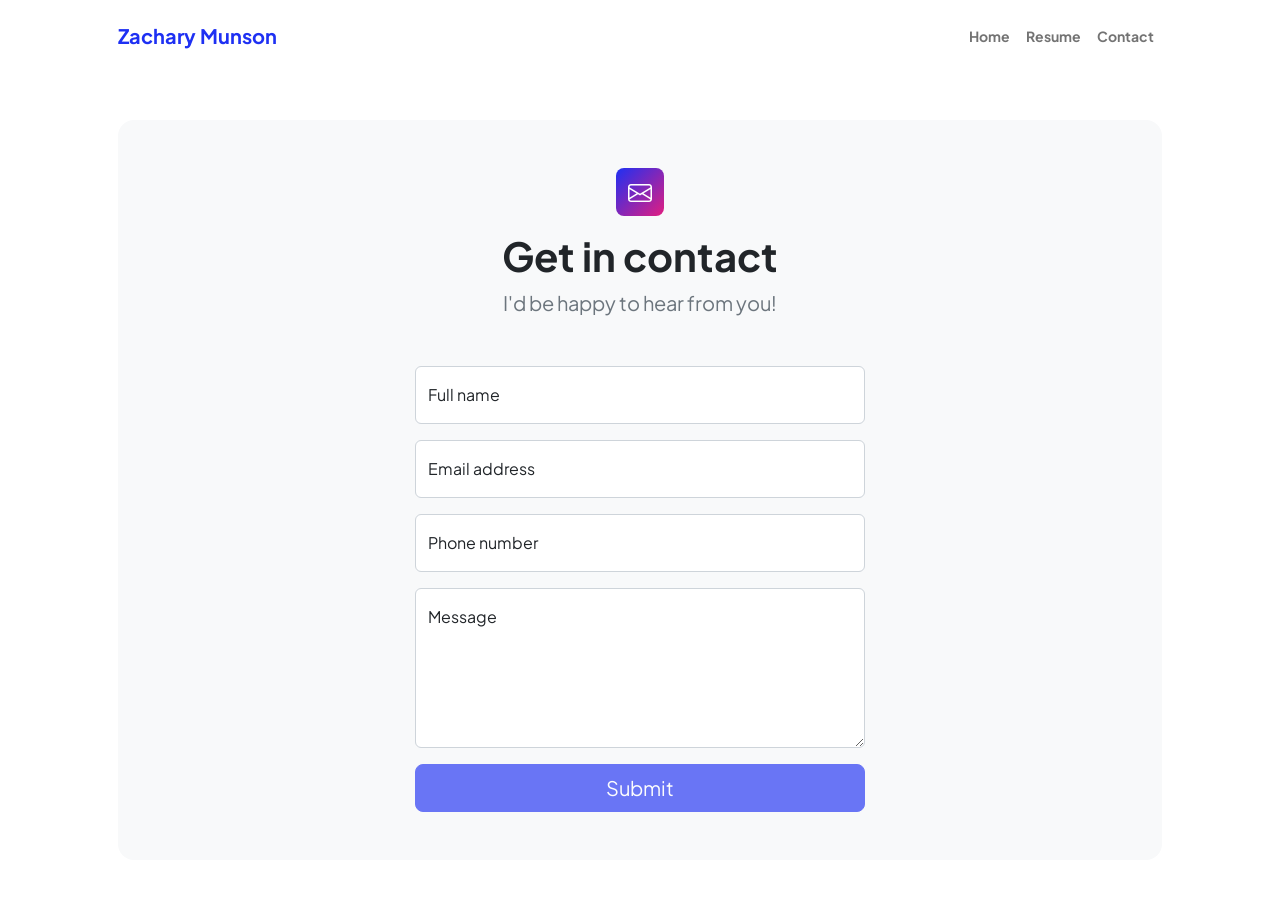
==== contact.html @ 7f5739a6 "Add files via upload" ====
<!DOCTYPE html>
<html lang="en">
    <head>
        <meta charset="utf-8" />
        <meta name="viewport" content="width=device-width, initial-scale=1, shrink-to-fit=no" />
        <meta name="description" content />
        <meta name="author" content />
        <title>Modern Business - Start Bootstrap Template</title>
        <!-- Favicon-->
        <link rel="icon" type="image/x-icon" href="assets/favicon.ico" />
        <!-- Custom Google font-->
        <link rel="preconnect" href="https://fonts.googleapis.com" />
        <link rel="preconnect" href="https://fonts.gstatic.com" crossorigin />
        <link href="https://fonts.googleapis.com/css2?family=Plus+Jakarta+Sans:wght@100;200;300;400;500;600;700;800;900&amp;display=swap" rel="stylesheet" />
        <!-- Bootstrap icons-->
        <link href="https://cdn.jsdelivr.net/npm/bootstrap-icons@1.8.1/font/bootstrap-icons.css" rel="stylesheet" />
        <!-- Core theme CSS (includes Bootstrap)-->
        <link href="css/styles.css" rel="stylesheet" />
    </head>
    <body class="d-flex flex-column">
        <main class="flex-shrink-0">
            <!-- Navigation-->
            <nav class="navbar navbar-expand-lg navbar-light bg-white py-3">
                <div class="container px-5">
                    <a class="navbar-brand" href="index.html"><span class="fw-bolder text-primary">Zachary Munson</span></a>
                    <button class="navbar-toggler" type="button" data-bs-toggle="collapse" data-bs-target="#navbarSupportedContent" aria-controls="navbarSupportedContent" aria-expanded="false" aria-label="Toggle navigation"><span class="navbar-toggler-icon"></span></button>
                    <div class="collapse navbar-collapse" id="navbarSupportedContent">
                        <ul class="navbar-nav ms-auto mb-2 mb-lg-0 small fw-bolder">
                            <li class="nav-item"><a class="nav-link" href="index.html">Home</a></li>
                            <li class="nav-item"><a class="nav-link" href="resume.html">Resume</a></li>
                            <!-- <li class="nav-item"><a class="nav-link" href="interests.html">Interests</a></li> -->
                            <li class="nav-item"><a class="nav-link" href="contact.html">Contact</a></li>
                        </ul>
                    </div>
                </div>
            </nav>
            <!-- Page content-->
            <section class="py-5">
                <div class="container px-5">
                    <!-- Contact form-->
                    <div class="bg-light rounded-4 py-5 px-4 px-md-5">
                        <div class="text-center mb-5">
                            <div class="feature bg-primary bg-gradient-primary-to-secondary text-white rounded-3 mb-3"><i class="bi bi-envelope"></i></div>
                            <h1 class="fw-bolder">Get in contact</h1>
                            <p class="lead fw-normal text-muted mb-0">I'd be happy to hear from you!</p>
                        </div>
                        <div class="row gx-5 justify-content-center">
                            <div class="col-lg-8 col-xl-6">
                                <!-- * * * * * * * * * * * * * * *-->
                                <!-- * * SB Forms Contact Form * *-->
                                <!-- * * * * * * * * * * * * * * *-->
                                <!-- This form is pre-integrated with SB Forms.-->
                                <!-- To make this form functional, sign up at-->
                                <!-- https://startbootstrap.com/solution/contact-forms-->
                                <!-- to get an API token!-->
                                <form id="contactForm" data-sb-form-api-token="API_TOKEN">
                                    <!-- Name input-->
                                    <div class="form-floating mb-3">
                                        <input class="form-control" id="name" type="text" placeholder="Enter your name..." data-sb-validations="required" />
                                        <label for="name">Full name</label>
                                        <div class="invalid-feedback" data-sb-feedback="name:required">A name is required.</div>
                                    </div>
                                    <!-- Email address input-->
                                    <div class="form-floating mb-3">
                                        <input class="form-control" id="email" type="email" placeholder="name@example.com" data-sb-validations="required,email" />
                                        <label for="email">Email address</label>
                                        <div class="invalid-feedback" data-sb-feedback="email:required">An email is required.</div>
                                        <div class="invalid-feedback" data-sb-feedback="email:email">Email is not valid.</div>
                                    </div>
                                    <!-- Phone number input-->
                                    <div class="form-floating mb-3">
                                        <input class="form-control" id="phone" type="tel" placeholder="(123) 456-7890" data-sb-validations="required" />
                                        <label for="phone">Phone number</label>
                                        <div class="invalid-feedback" data-sb-feedback="phone:required">A phone number is required.</div>
                                    </div>
                                    <!-- Message input-->
                                    <div class="form-floating mb-3">
                                        <textarea class="form-control" id="message" type="text" placeholder="Enter your message here..." style="height: 10rem" data-sb-validations="required"></textarea>
                                        <label for="message">Message</label>
                                        <div class="invalid-feedback" data-sb-feedback="message:required">A message is required.</div>
                                    </div>
                                    <!-- Submit success message-->
                                    <!---->
                                    <!-- This is what your users will see when the form-->
                                    <!-- has successfully submitted-->
                                    <div class="d-none" id="submitSuccessMessage">
                                        <div class="text-center mb-3">
                                            <div class="fw-bolder">Form submission successful!</div>
                                            To activate this form, sign up at
                                            <br />
                                            <a href="https://startbootstrap.com/solution/contact-forms">https://startbootstrap.com/solution/contact-forms</a>
                                        </div>
                                    </div>
                                    <!-- Submit error message-->
                                    <!---->
                                    <!-- This is what your users will see when there is-->
                                    <!-- an error submitting the form-->
                                    <div class="d-none" id="submitErrorMessage"><div class="text-center text-danger mb-3">Error sending message!</div></div>
                                    <!-- Submit Button-->
                                    <div class="d-grid"><button class="btn btn-primary btn-lg disabled" id="submitButton" type="submit">Submit</button></div>
                                </form>
                            </div>
                        </div>
                    </div>
                </div>
            </section>
        </main>
        <!-- Footer-->
        <!-- <footer class="bg-white py-4 mt-auto">
            <div class="container px-5">
                <div class="row align-items-center justify-content-between flex-column flex-sm-row">
                    <div class="col-auto"><div class="small m-0">Copyright &copy; Your Website 2023</div></div>
                    <div class="col-auto">
                        <a class="small" href="#!">Privacy</a>
                        <span class="mx-1">&middot;</span>
                        <a class="small" href="#!">Terms</a>
                        <span class="mx-1">&middot;</span>
                        <a class="small" href="#!">Contact</a>
                    </div>
                </div>
            </div>
        </footer> -->
        <!-- Bootstrap core JS-->
        <script src="https://cdn.jsdelivr.net/npm/bootstrap@5.2.3/dist/js/bootstrap.bundle.min.js"></script>
        <!-- Core theme JS-->
        <script src="js/scripts.js"></script>
        <!-- * * * * * * * * * * * * * * * * * * * * * * * * * * * * * * * * * * * * * * * *-->
        <!-- * *                               SB Forms JS                               * *-->
        <!-- * * Activate your form at https://startbootstrap.com/solution/contact-forms * *-->
        <!-- * * * * * * * * * * * * * * * * * * * * * * * * * * * * * * * * * * * * * * * *-->
        <script src="https://cdn.startbootstrap.com/sb-forms-latest.js"></script>
    </body>
</html>
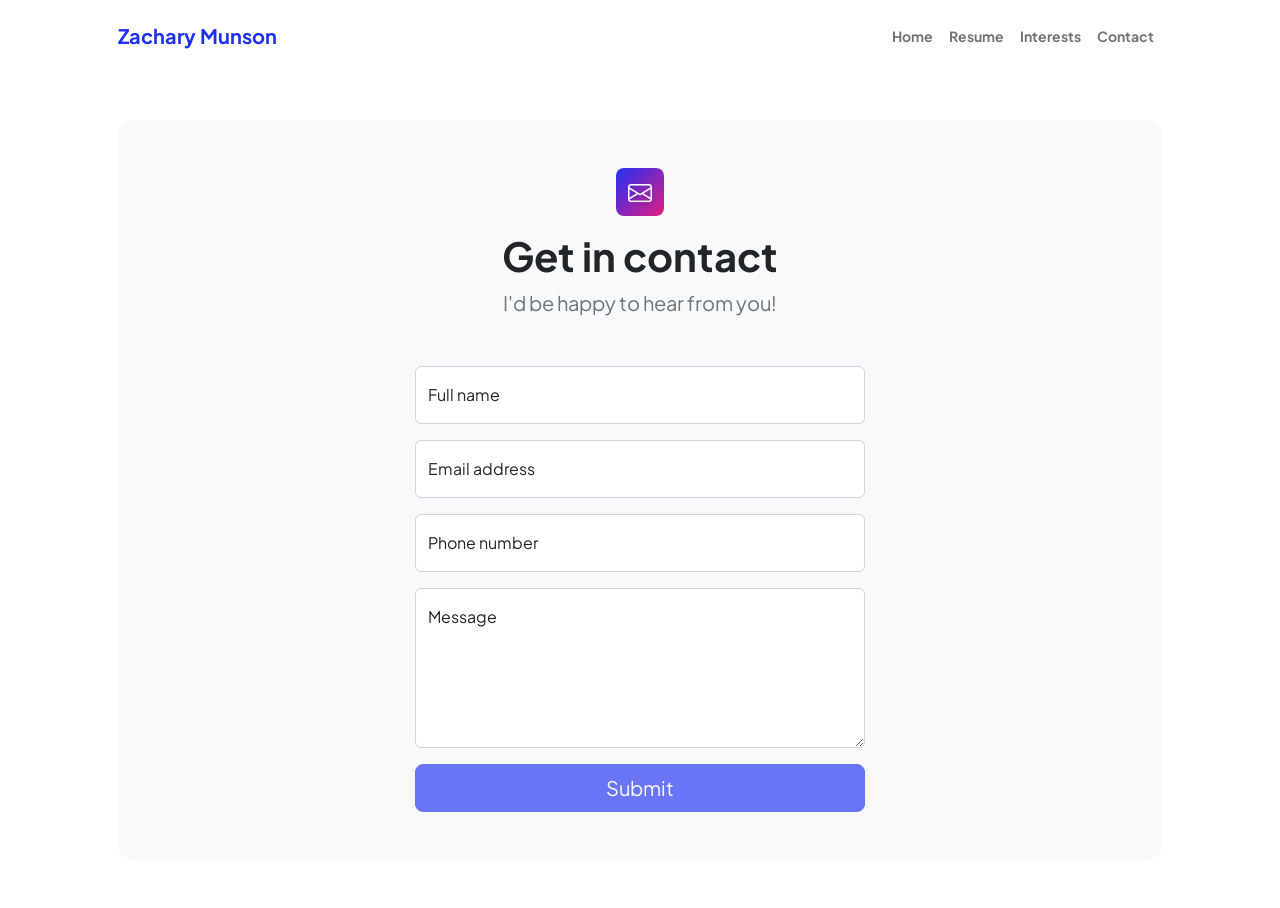
==== commit da0ba83f: "Add files via upload" ====
--- a/contact.html
+++ b/contact.html
@@ -5,7 +5,7 @@
         <meta name="viewport" content="width=device-width, initial-scale=1, shrink-to-fit=no" />
         <meta name="description" content />
         <meta name="author" content />
-        <title>Modern Business - Start Bootstrap Template</title>
+        <title>Zachary Munson | Contact</title>
         <!-- Favicon-->
         <link rel="icon" type="image/x-icon" href="assets/favicon.ico" />
         <!-- Custom Google font-->
@@ -28,7 +28,7 @@
                         <ul class="navbar-nav ms-auto mb-2 mb-lg-0 small fw-bolder">
                             <li class="nav-item"><a class="nav-link" href="index.html">Home</a></li>
                             <li class="nav-item"><a class="nav-link" href="resume.html">Resume</a></li>
-                            <!-- <li class="nav-item"><a class="nav-link" href="interests.html">Interests</a></li> -->
+                            <li class="nav-item"><a class="nav-link" href="interests.html">Interests</a></li>
                             <li class="nav-item"><a class="nav-link" href="contact.html">Contact</a></li>
                         </ul>
                     </div>
